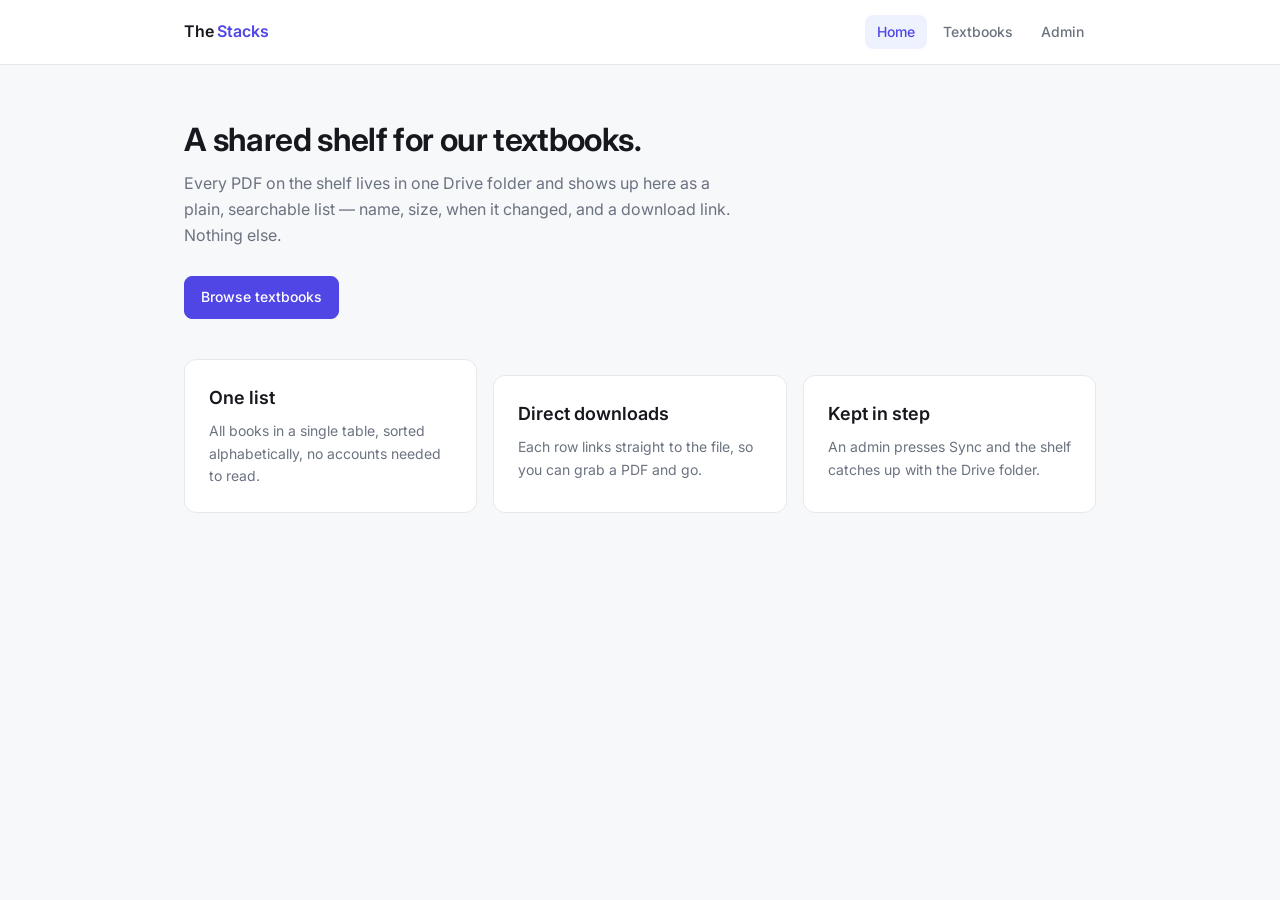
==== index.html @ 24a78533 "Changes Co-authored-by: ThatAerospaceandTechGuy <285228385+ThatAerospaceandTechGuy@users.noreply.git" ====
<!doctype html>
<html lang="en">
<head>
<meta charset="utf-8" />
<meta name="viewport" content="width=device-width, initial-scale=1" />
<title>The Stacks — shared textbook shelf</title>
<meta name="description" content="The Stacks is a simple shared shelf for course textbooks: browse the list and download the PDF you need." />
<meta property="og:title" content="The Stacks — shared textbook shelf" />
<meta property="og:description" content="Browse and download shared course textbooks in one clean list." />
<meta property="og:type" content="website" />
<meta name="twitter:card" content="summary_large_image" />
<link rel="preconnect" href="https://fonts.googleapis.com" />
<link rel="preconnect" href="https://fonts.gstatic.com" crossorigin />
<link href="https://fonts.googleapis.com/css2?family=Inter:wght@400;500;600;650&display=swap" rel="stylesheet" />
<link rel="stylesheet" href="style.css" />
</head>
<body>
<header class="site-header">
  <div class="wrap">
    <a class="brand" href="index.html">The <span>Stacks</span></a>
    <nav class="nav" aria-label="Main">
      <a href="index.html" aria-current="page">Home</a>
      <a href="textbooks.html">Textbooks</a>
      <a href="admin.html">Admin</a>
    </nav>
  </div>
</header>

<main>
  <div class="wrap">
    <div class="page-head">
      <h1>A shared shelf for our textbooks.</h1>
      <p class="lead">
        Every PDF on the shelf lives in one Drive folder and shows up here as a plain,
        searchable list — name, size, when it changed, and a download link. Nothing else.
      </p>
      <a class="btn" href="textbooks.html">Browse textbooks</a>
    </div>

    <div class="card-grid">
      <div class="card">
        <h2>One list</h2>
        <p>All books in a single table, sorted alphabetically, no accounts needed to read.</p>
      </div>
      <div class="card">
        <h2>Direct downloads</h2>
        <p>Each row links straight to the file, so you can grab a PDF and go.</p>
      </div>
      <div class="card">
        <h2>Kept in step</h2>
        <p>An admin presses Sync and the shelf catches up with the Drive folder.</p>
      </div>
    </div>
  </div>
</main>
</body>
</html>
---- style.css ----
:root {
  --accent: #4f46e5;
  --accent-dark: #4338ca;
  --accent-soft: #eef2ff;
  --bg: #f7f8fa;
  --surface: #ffffff;
  --text: #16181d;
  --muted: #6b7280;
  --border: #e6e8ec;
  --radius: 12px;
}

* { box-sizing: border-box; }

html, body {
  margin: 0;
  padding: 0;
}

body {
  font-family: "Inter", system-ui, -apple-system, "Segoe UI", sans-serif;
  background: var(--bg);
  color: var(--text);
  font-size: 15px;
  line-height: 1.6;
  -webkit-font-smoothing: antialiased;
}

.wrap {
  max-width: 960px;
  margin: 0 auto;
  padding: 0 24px;
}

/* Header */
.site-header {
  background: var(--surface);
  border-bottom: 1px solid var(--border);
}

.site-header .wrap {
  display: flex;
  align-items: center;
  justify-content: space-between;
  gap: 24px;
  height: 64px;
}

.brand {
  font-weight: 600;
  font-size: 16px;
  letter-spacing: -0.01em;
  color: var(--text);
  text-decoration: none;
}

.brand span {
  color: var(--accent);
}

.nav {
  display: flex;
  gap: 4px;
}

.nav a {
  color: var(--muted);
  text-decoration: none;
  font-size: 14px;
  font-weight: 500;
  padding: 6px 12px;
  border-radius: 8px;
}

.nav a:hover {
  color: var(--text);
  background: #f1f2f5;
}

.nav a[aria-current="page"] {
  color: var(--accent);
  background: var(--accent-soft);
}

/* Layout */
main {
  padding: 56px 0 96px;
}

h1 {
  font-size: 32px;
  line-height: 1.2;
  letter-spacing: -0.02em;
  margin: 0 0 12px;
  font-weight: 650;
}

h2 {
  font-size: 18px;
  margin: 0 0 8px;
  font-weight: 600;
}

.lead {
  color: var(--muted);
  font-size: 16px;
  max-width: 56ch;
  margin: 0 0 28px;
}

.page-head {
  margin-bottom: 32px;
}

/* Card */
.card {
  background: var(--surface);
  border: 1px solid var(--border);
  border-radius: var(--radius);
  padding: 24px;
}

.card + .card { margin-top: 16px; }

.card-grid {
  display: grid;
  grid-template-columns: repeat(auto-fit, minmax(220px, 1fr));
  gap: 16px;
  margin-top: 40px;
}

.card-grid p {
  margin: 0;
  color: var(--muted);
  font-size: 14px;
}

/* Buttons */
.btn {
  display: inline-flex;
  align-items: center;
  gap: 8px;
  background: var(--accent);
  color: #fff;
  border: 1px solid var(--accent);
  border-radius: 8px;
  padding: 9px 16px;
  font: inherit;
  font-size: 14px;
  font-weight: 500;
  cursor: pointer;
  text-decoration: none;
}

.btn:hover { background: var(--accent-dark); border-color: var(--accent-dark); }

.btn:disabled { opacity: .6; cursor: default; }

.btn-ghost {
  background: transparent;
  color: var(--accent);
  border-color: var(--border);
  padding: 6px 12px;
  font-size: 13px;
}

.btn-ghost:hover { background: var(--accent-soft); border-color: var(--accent-soft); }

/* Table */
.table-card {
  background: var(--surface);
  border: 1px solid var(--border);
  border-radius: var(--radius);
  overflow: hidden;
}

table {
  width: 100%;
  border-collapse: collapse;
}

th, td {
  text-align: left;
  padding: 14px 20px;
  border-bottom: 1px solid var(--border);
  font-size: 14px;
  vertical-align: middle;
}

th {
  font-size: 12px;
  text-transform: uppercase;
  letter-spacing: .04em;
  color: var(--muted);
  font-weight: 600;
  background: #fafbfc;
}

tbody tr:last-child td { border-bottom: none; }
tbody tr:hover { background: #fafbfc; }

td.name { font-weight: 500; }
td.num, td.date { color: var(--muted); white-space: nowrap; }
td.dl { text-align: right; }

.state {
  padding: 40px 20px;
  text-align: center;
  color: var(--muted);
  font-size: 14px;
}

.meta {
  margin-top: 12px;
  font-size: 13px;
  color: var(--muted);
}

/* Forms */
.form {
  max-width: 380px;
}

.field { margin-bottom: 16px; }

label {
  display: block;
  font-size: 13px;
  font-weight: 500;
  margin-bottom: 6px;
}

input[type="text"], input[type="password"] {
  width: 100%;
  padding: 9px 12px;
  font: inherit;
  font-size: 14px;
  border: 1px solid var(--border);
  border-radius: 8px;
  background: #fff;
  color: var(--text);
}

input:focus {
  outline: 2px solid var(--accent-soft);
  border-color: var(--accent);
}

.status {
  margin-top: 16px;
  font-size: 14px;
  padding: 10px 14px;
  border-radius: 8px;
  border: 1px solid var(--border);
}

.status.ok { background: #f0fdf4; border-color: #bbf7d0; color: #166534; }
.status.err { background: #fef2f2; border-color: #fecaca; color: #991b1b; }
.status.info { background: var(--accent-soft); border-color: #c7d2fe; color: var(--accent-dark); }
.status[hidden] { display: none; }

.note {
  color: var(--muted);
  font-size: 13px;
}

@media (max-width: 640px) {
  th.date, td.date { display: none; }
  h1 { font-size: 26px; }
}
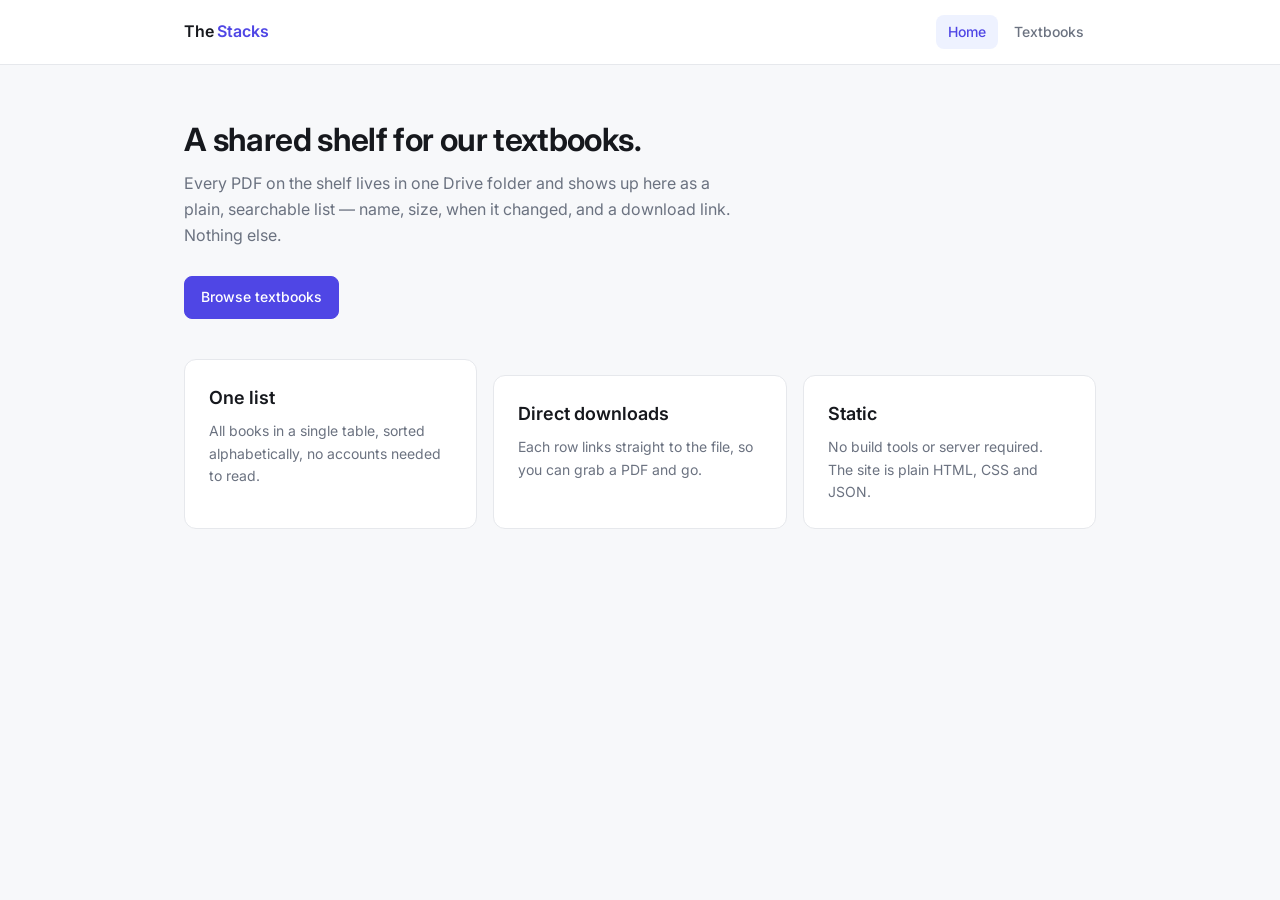
==== commit cf09fe82: "Remove admin navigation from static site" ====
--- a/index.html
+++ b/index.html
@@ -21,35 +21,20 @@
     <nav class="nav" aria-label="Main">
       <a href="index.html" aria-current="page">Home</a>
       <a href="textbooks.html">Textbooks</a>
-      <a href="admin.html">Admin</a>
     </nav>
   </div>
 </header>
-
 <main>
   <div class="wrap">
     <div class="page-head">
       <h1>A shared shelf for our textbooks.</h1>
-      <p class="lead">
-        Every PDF on the shelf lives in one Drive folder and shows up here as a plain,
-        searchable list — name, size, when it changed, and a download link. Nothing else.
-      </p>
+      <p class="lead">Every PDF on the shelf lives in one Drive folder and shows up here as a plain, searchable list — name, size, when it changed, and a download link. Nothing else.</p>
       <a class="btn" href="textbooks.html">Browse textbooks</a>
     </div>
-
     <div class="card-grid">
-      <div class="card">
-        <h2>One list</h2>
-        <p>All books in a single table, sorted alphabetically, no accounts needed to read.</p>
-      </div>
-      <div class="card">
-        <h2>Direct downloads</h2>
-        <p>Each row links straight to the file, so you can grab a PDF and go.</p>
-      </div>
-      <div class="card">
-        <h2>Kept in step</h2>
-        <p>An admin presses Sync and the shelf catches up with the Drive folder.</p>
-      </div>
+      <div class="card"><h2>One list</h2><p>All books in a single table, sorted alphabetically, no accounts needed to read.</p></div>
+      <div class="card"><h2>Direct downloads</h2><p>Each row links straight to the file, so you can grab a PDF and go.</p></div>
+      <div class="card"><h2>Static</h2><p>No build tools or server required. The site is plain HTML, CSS and JSON.</p></div>
     </div>
   </div>
 </main>
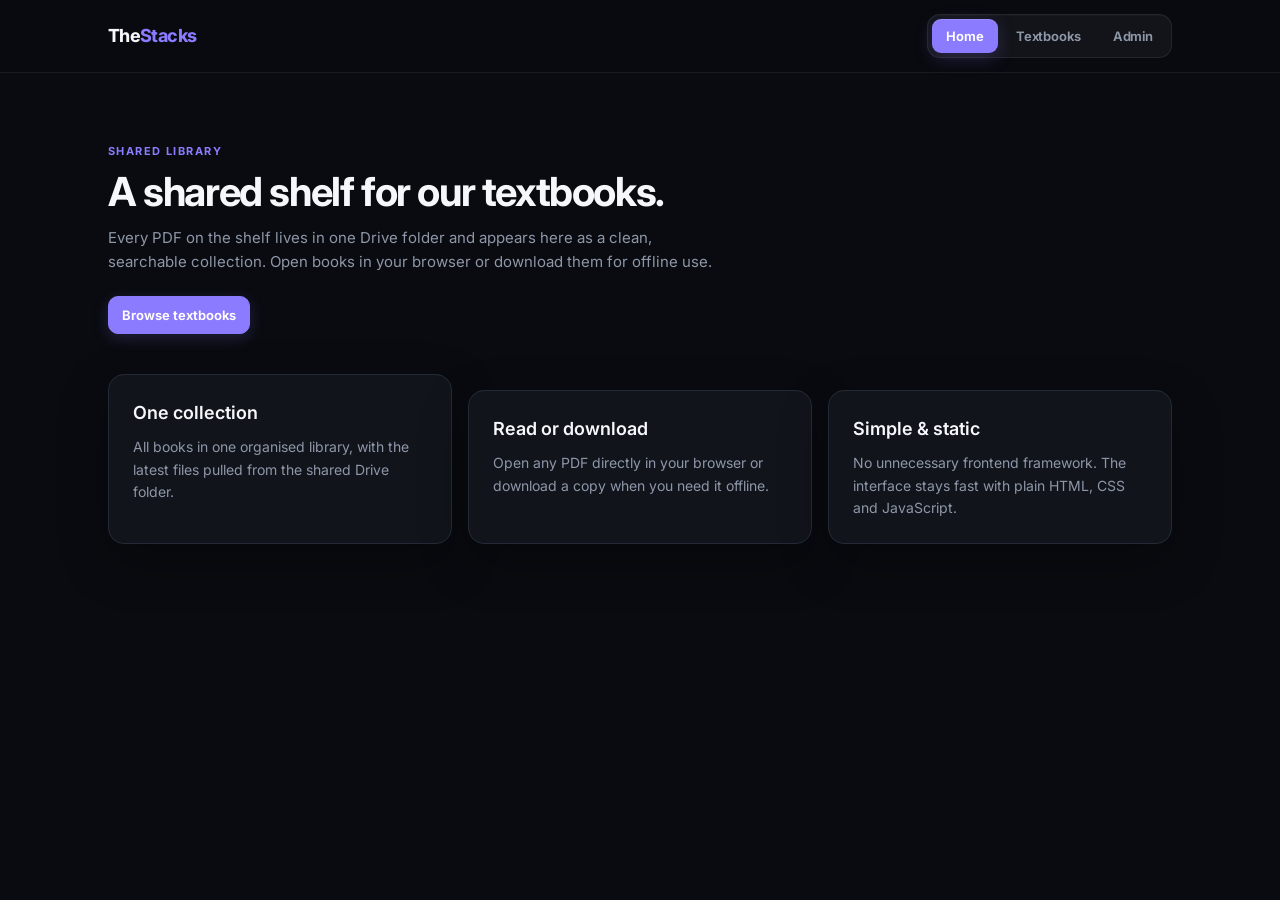
==== commit eb4ef411: "Update home page to use shared modern header" ====
--- a/index.html
+++ b/index.html
@@ -4,37 +4,39 @@
 <meta charset="utf-8" />
 <meta name="viewport" content="width=device-width, initial-scale=1" />
 <title>The Stacks — shared textbook shelf</title>
-<meta name="description" content="The Stacks is a simple shared shelf for course textbooks: browse the list and download the PDF you need." />
+<meta name="description" content="The Stacks is a simple shared shelf for course textbooks: browse the list and open or download PDFs." />
 <meta property="og:title" content="The Stacks — shared textbook shelf" />
-<meta property="og:description" content="Browse and download shared course textbooks in one clean list." />
+<meta property="og:description" content="Browse and open shared course textbooks in one clean library." />
 <meta property="og:type" content="website" />
 <meta name="twitter:card" content="summary_large_image" />
 <link rel="preconnect" href="https://fonts.googleapis.com" />
 <link rel="preconnect" href="https://fonts.gstatic.com" crossorigin />
-<link href="https://fonts.googleapis.com/css2?family=Inter:wght@400;500;600;650&display=swap" rel="stylesheet" />
+<link href="https://fonts.googleapis.com/css2?family=Inter:wght@400;500;600;650;700;750&display=swap" rel="stylesheet" />
 <link rel="stylesheet" href="style.css" />
 </head>
 <body>
 <header class="site-header">
-  <div class="wrap">
+  <div class="wrap header-inner">
     <a class="brand" href="index.html">The <span>Stacks</span></a>
     <nav class="nav" aria-label="Main">
       <a href="index.html" aria-current="page">Home</a>
       <a href="textbooks.html">Textbooks</a>
+      <a href="admin.html">Admin</a>
     </nav>
   </div>
 </header>
 <main>
   <div class="wrap">
     <div class="page-head">
+      <div class="eyebrow">SHARED LIBRARY</div>
       <h1>A shared shelf for our textbooks.</h1>
-      <p class="lead">Every PDF on the shelf lives in one Drive folder and shows up here as a plain, searchable list — name, size, when it changed, and a download link. Nothing else.</p>
-      <a class="btn" href="textbooks.html">Browse textbooks</a>
+      <p class="lead">Every PDF on the shelf lives in one Drive folder and appears here as a clean, searchable collection. Open books in your browser or download them for offline use.</p>
+      <a class="btn btn-view" href="textbooks.html">Browse textbooks</a>
     </div>
     <div class="card-grid">
-      <div class="card"><h2>One list</h2><p>All books in a single table, sorted alphabetically, no accounts needed to read.</p></div>
-      <div class="card"><h2>Direct downloads</h2><p>Each row links straight to the file, so you can grab a PDF and go.</p></div>
-      <div class="card"><h2>Static</h2><p>No build tools or server required. The site is plain HTML, CSS and JSON.</p></div>
+      <div class="card"><h2>One collection</h2><p>All books in one organised library, with the latest files pulled from the shared Drive folder.</p></div>
+      <div class="card"><h2>Read or download</h2><p>Open any PDF directly in your browser or download a copy when you need it offline.</p></div>
+      <div class="card"><h2>Simple & static</h2><p>No unnecessary frontend framework. The interface stays fast with plain HTML, CSS and JavaScript.</p></div>
     </div>
   </div>
 </main>
--- a/style.css
+++ b/style.css
@@ -1,21 +1,20 @@
 :root {
-  --accent: #4f46e5;
-  --accent-dark: #4338ca;
-  --accent-soft: #eef2ff;
-  --bg: #f7f8fa;
-  --surface: #ffffff;
-  --text: #16181d;
-  --muted: #6b7280;
-  --border: #e6e8ec;
-  --radius: 12px;
+  --accent: #8b7cff;
+  --accent-dark: #7566ee;
+  --accent-soft: rgba(139,124,255,.14);
+  --bg: #090b10;
+  --surface: #11141b;
+  --surface-2: #151922;
+  --surface-hover: #191e28;
+  --text: #f5f7fb;
+  --muted: #8e97a8;
+  --border: #252b36;
+  --radius: 16px;
+  --shadow: 0 18px 50px rgba(0,0,0,.28);
 }
 
 * { box-sizing: border-box; }
-
-html, body {
-  margin: 0;
-  padding: 0;
-}
+html, body { margin: 0; padding: 0; }
 
 body {
   font-family: "Inter", system-ui, -apple-system, "Segoe UI", sans-serif;
@@ -26,245 +25,216 @@
   -webkit-font-smoothing: antialiased;
 }
 
-.wrap {
-  max-width: 960px;
-  margin: 0 auto;
-  padding: 0 24px;
-}
-
-/* Header */
+a { color: inherit; }
+.wrap { max-width: 1120px; margin: 0 auto; padding: 0 28px; }
+
 .site-header {
-  background: var(--surface);
-  border-bottom: 1px solid var(--border);
-}
-
-.site-header .wrap {
+  background: rgba(9,11,16,.78);
+  border-bottom: 1px solid rgba(255,255,255,.07);
+  backdrop-filter: blur(20px);
+  -webkit-backdrop-filter: blur(20px);
+  position: sticky;
+  top: 0;
+  z-index: 10;
+}
+
+.header-inner {
   display: flex;
   align-items: center;
   justify-content: space-between;
   gap: 24px;
-  height: 64px;
+  height: 72px;
 }
 
 .brand {
-  font-weight: 600;
-  font-size: 16px;
-  letter-spacing: -0.01em;
+  display: inline-flex;
+  align-items: center;
+  font-weight: 750;
+  font-size: 18px;
+  letter-spacing: -.035em;
   color: var(--text);
   text-decoration: none;
-}
-
-.brand span {
-  color: var(--accent);
-}
+  white-space: nowrap;
+}
+.brand span { color: var(--accent); }
 
 .nav {
   display: flex;
+  align-items: center;
   gap: 4px;
+  padding: 4px;
+  background: rgba(255,255,255,.045);
+  border: 1px solid rgba(255,255,255,.075);
+  border-radius: 13px;
+  box-shadow: inset 0 1px 0 rgba(255,255,255,.025);
 }
 
 .nav a {
+  display: inline-flex;
+  align-items: center;
+  justify-content: center;
+  min-height: 34px;
+  padding: 0 14px;
+  border-radius: 9px;
   color: var(--muted);
   text-decoration: none;
-  font-size: 14px;
-  font-weight: 500;
-  padding: 6px 12px;
-  border-radius: 8px;
+  font-size: 13px;
+  font-weight: 650;
+  letter-spacing: -.01em;
+  transition: background .18s ease, color .18s ease, transform .18s ease;
 }
 
 .nav a:hover {
   color: var(--text);
-  background: #f1f2f5;
+  background: rgba(255,255,255,.07);
 }
 
 .nav a[aria-current="page"] {
+  color: #fff;
+  background: var(--accent);
+  box-shadow: 0 5px 18px rgba(139,124,255,.22), inset 0 1px 0 rgba(255,255,255,.12);
+}
+
+main { padding: 70px 0 100px; }
+.page-head { margin-bottom: 30px; }
+.eyebrow {
   color: var(--accent);
-  background: var(--accent-soft);
-}
-
-/* Layout */
-main {
-  padding: 56px 0 96px;
+  font-size: 11px;
+  font-weight: 700;
+  letter-spacing: .13em;
+  margin-bottom: 9px;
 }
 
 h1 {
-  font-size: 32px;
-  line-height: 1.2;
-  letter-spacing: -0.02em;
+  font-size: clamp(30px, 4vw, 40px);
+  line-height: 1.12;
+  letter-spacing: -.035em;
   margin: 0 0 12px;
-  font-weight: 650;
-}
-
-h2 {
-  font-size: 18px;
-  margin: 0 0 8px;
-  font-weight: 600;
-}
-
-.lead {
-  color: var(--muted);
-  font-size: 16px;
-  max-width: 56ch;
-  margin: 0 0 28px;
-}
-
-.page-head {
-  margin-bottom: 32px;
-}
-
-/* Card */
-.card {
-  background: var(--surface);
-  border: 1px solid var(--border);
-  border-radius: var(--radius);
-  padding: 24px;
-}
-
-.card + .card { margin-top: 16px; }
-
-.card-grid {
-  display: grid;
-  grid-template-columns: repeat(auto-fit, minmax(220px, 1fr));
-  gap: 16px;
-  margin-top: 40px;
-}
-
-.card-grid p {
-  margin: 0;
-  color: var(--muted);
-  font-size: 14px;
-}
-
-/* Buttons */
-.btn {
-  display: inline-flex;
-  align-items: center;
-  gap: 8px;
-  background: var(--accent);
-  color: #fff;
-  border: 1px solid var(--accent);
-  border-radius: 8px;
-  padding: 9px 16px;
-  font: inherit;
-  font-size: 14px;
-  font-weight: 500;
-  cursor: pointer;
-  text-decoration: none;
-}
-
-.btn:hover { background: var(--accent-dark); border-color: var(--accent-dark); }
-
-.btn:disabled { opacity: .6; cursor: default; }
-
-.btn-ghost {
-  background: transparent;
-  color: var(--accent);
-  border-color: var(--border);
-  padding: 6px 12px;
-  font-size: 13px;
-}
-
-.btn-ghost:hover { background: var(--accent-soft); border-color: var(--accent-soft); }
-
-/* Table */
+  font-weight: 700;
+}
+
+.lead { color: var(--muted); font-size: 15px; max-width: 68ch; margin: 0 0 22px; }
+
 .table-card {
   background: var(--surface);
   border: 1px solid var(--border);
   border-radius: var(--radius);
   overflow: hidden;
-}
-
-table {
-  width: 100%;
-  border-collapse: collapse;
-}
-
+  box-shadow: var(--shadow);
+}
+.table-scroll { overflow-x: auto; }
+
+table { width: 100%; border-collapse: separate; border-spacing: 0; table-layout: fixed; }
 th, td {
   text-align: left;
-  padding: 14px 20px;
+  padding: 15px 18px;
   border-bottom: 1px solid var(--border);
   font-size: 14px;
   vertical-align: middle;
 }
 
 th {
-  font-size: 12px;
+  font-size: 11px;
   text-transform: uppercase;
+  letter-spacing: .07em;
+  color: var(--muted);
+  font-weight: 700;
+  background: var(--surface-2);
+  white-space: nowrap;
+}
+
+tbody tr:last-child td { border-bottom: none; }
+tbody tr { transition: background .15s ease; }
+tbody tr:hover { background: var(--surface-hover); }
+
+td.name { font-weight: 600; min-width: 340px; }
+td.num, td.date { color: var(--muted); white-space: nowrap; }
+
+.book-title { display: flex; align-items: center; gap: 11px; min-width: 0; }
+.book-title > span:last-child { overflow-wrap: anywhere; }
+.pdf-badge {
+  flex: 0 0 auto;
+  display: inline-flex;
+  align-items: center;
+  justify-content: center;
+  min-width: 34px;
+  height: 25px;
+  padding: 0 7px;
+  border-radius: 7px;
+  background: var(--accent-soft);
+  color: #bdb5ff;
+  font-size: 10px;
+  font-weight: 800;
   letter-spacing: .04em;
-  color: var(--muted);
-  font-weight: 600;
-  background: #fafbfc;
-}
-
-tbody tr:last-child td { border-bottom: none; }
-tbody tr:hover { background: #fafbfc; }
-
-td.name { font-weight: 500; }
-td.num, td.date { color: var(--muted); white-space: nowrap; }
-td.dl { text-align: right; }
-
-.state {
-  padding: 40px 20px;
-  text-align: center;
-  color: var(--muted);
-  font-size: 14px;
-}
-
-.meta {
-  margin-top: 12px;
+}
+
+.book-col { width: auto; }
+th:nth-child(2), td:nth-child(2) { width: 100px; }
+th:nth-child(3), td:nth-child(3) { width: 145px; }
+.action-col { width: 125px; }
+.view-head, .download-head { text-align: center; }
+.action-cell { text-align: center; white-space: nowrap; }
+
+.btn {
+  display: inline-flex;
+  align-items: center;
+  justify-content: center;
+  gap: 7px;
+  min-width: 104px;
+  height: 38px;
+  border-radius: 10px;
+  padding: 0 13px;
+  font: inherit;
   font-size: 13px;
-  color: var(--muted);
-}
-
-/* Forms */
-.form {
-  max-width: 380px;
-}
-
+  font-weight: 650;
+  cursor: pointer;
+  text-decoration: none;
+  transition: .18s ease;
+}
+.btn svg { width: 15px; height: 15px; fill: none; stroke: currentColor; stroke-width: 1.9; stroke-linecap: round; stroke-linejoin: round; }
+.btn-view { background: var(--accent); color: #fff; border: 1px solid var(--accent); box-shadow: 0 4px 16px rgba(139,124,255,.2); }
+.btn-view:hover { background: var(--accent-dark); border-color: var(--accent-dark); transform: translateY(-1px); }
+.btn-download { background: #1a1f28; color: #e9ecf3; border: 1px solid #303744; }
+.btn-download:hover { background: #222832; border-color: #414a59; transform: translateY(-1px); }
+
+.state { padding: 56px 20px; text-align: center; color: var(--muted); font-size: 14px; }
+.meta { margin: 13px 2px 0; font-size: 12px; color: var(--muted); }
+
+.card { background: var(--surface); border: 1px solid var(--border); border-radius: var(--radius); padding: 24px; box-shadow: var(--shadow); }
+.card + .card { margin-top: 16px; }
+.card-grid { display: grid; grid-template-columns: repeat(auto-fit, minmax(220px, 1fr)); gap: 16px; margin-top: 40px; }
+.card-grid p { margin: 0; color: var(--muted); font-size: 14px; }
+h2 { font-size: 18px; margin: 0 0 8px; font-weight: 600; }
+.btn:disabled { opacity: .6; cursor: default; }
+.form { max-width: 380px; }
 .field { margin-bottom: 16px; }
-
-label {
-  display: block;
-  font-size: 13px;
-  font-weight: 500;
-  margin-bottom: 6px;
-}
-
-input[type="text"], input[type="password"] {
-  width: 100%;
-  padding: 9px 12px;
-  font: inherit;
-  font-size: 14px;
-  border: 1px solid var(--border);
-  border-radius: 8px;
-  background: #fff;
-  color: var(--text);
-}
-
-input:focus {
-  outline: 2px solid var(--accent-soft);
-  border-color: var(--accent);
-}
-
-.status {
-  margin-top: 16px;
-  font-size: 14px;
-  padding: 10px 14px;
-  border-radius: 8px;
-  border: 1px solid var(--border);
-}
-
-.status.ok { background: #f0fdf4; border-color: #bbf7d0; color: #166534; }
-.status.err { background: #fef2f2; border-color: #fecaca; color: #991b1b; }
-.status.info { background: var(--accent-soft); border-color: #c7d2fe; color: var(--accent-dark); }
+label { display: block; font-size: 13px; font-weight: 500; margin-bottom: 6px; }
+input[type="text"], input[type="password"] { width: 100%; padding: 9px 12px; font: inherit; font-size: 14px; border: 1px solid var(--border); border-radius: 8px; background: var(--surface-2); color: var(--text); }
+input:focus { outline: 2px solid var(--accent-soft); border-color: var(--accent); }
+.status { margin-top: 16px; font-size: 14px; padding: 10px 14px; border-radius: 8px; border: 1px solid var(--border); }
+.status.ok { background: rgba(34,197,94,.1); border-color: rgba(34,197,94,.25); color: #86efac; }
+.status.err { background: rgba(239,68,68,.1); border-color: rgba(239,68,68,.25); color: #fca5a5; }
+.status.info { background: var(--accent-soft); border-color: rgba(139,124,255,.25); color: #c8c1ff; }
 .status[hidden] { display: none; }
-
-.note {
-  color: var(--muted);
-  font-size: 13px;
-}
-
-@media (max-width: 640px) {
+.note { color: var(--muted); font-size: 13px; }
+
+@media (max-width: 760px) {
+  .wrap { padding: 0 18px; }
+  main { padding: 48px 0 70px; }
+  .header-inner { height: 64px; }
+  .nav a { padding: 0 10px; font-size: 12px; }
+  th, td { padding: 13px 12px; }
+  td.name { min-width: 280px; }
   th.date, td.date { display: none; }
-  h1 { font-size: 26px; }
-}
+  .action-col { width: 115px; }
+}
+
+@media (max-width: 500px) {
+  .brand { font-size: 16px; }
+  .nav { gap: 2px; padding: 3px; }
+  .nav a { min-height: 31px; padding: 0 8px; }
+  .btn { min-width: 92px; padding: 0 9px; }
+  .btn span { display: none; }
+  .btn svg { width: 17px; height: 17px; }
+  .action-col { width: 72px; }
+}
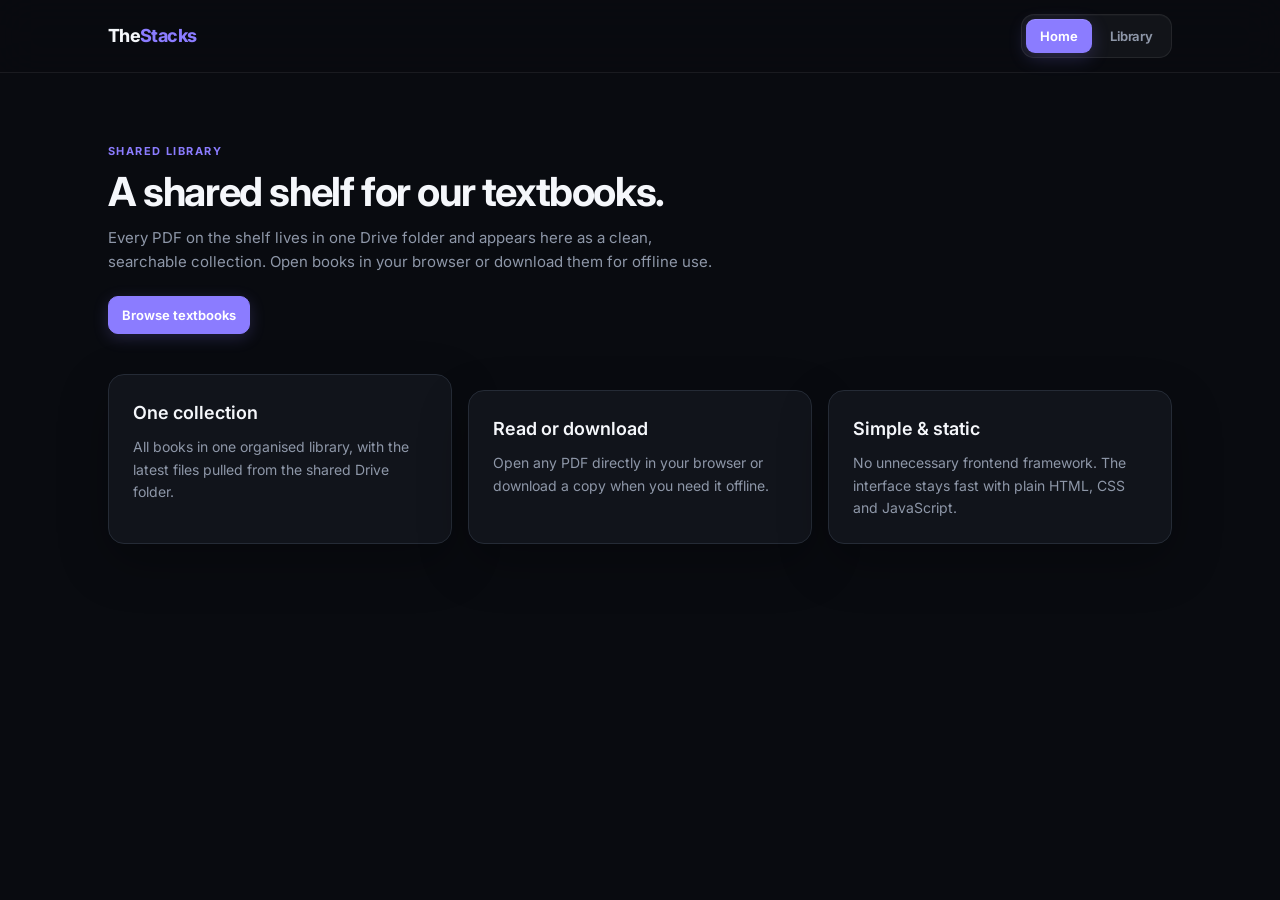
==== commit 759271b7: "Remove admin navigation" ====
--- a/index.html
+++ b/index.html
@@ -20,8 +20,7 @@
     <a class="brand" href="index.html">The <span>Stacks</span></a>
     <nav class="nav" aria-label="Main">
       <a href="index.html" aria-current="page">Home</a>
-      <a href="textbooks.html">Textbooks</a>
-      <a href="admin.html">Admin</a>
+      <a href="textbooks.html">Library</a>
     </nav>
   </div>
 </header>
--- a/style.css
+++ b/style.css
@@ -12,194 +12,51 @@
   --radius: 16px;
   --shadow: 0 18px 50px rgba(0,0,0,.28);
 }
-
 * { box-sizing: border-box; }
-html, body { margin: 0; padding: 0; }
-
-body {
-  font-family: "Inter", system-ui, -apple-system, "Segoe UI", sans-serif;
-  background: var(--bg);
-  color: var(--text);
-  font-size: 15px;
-  line-height: 1.6;
-  -webkit-font-smoothing: antialiased;
-}
-
+html, body { margin: 0; padding: 0; min-width: 0; }
+body { font-family: "Inter", system-ui, -apple-system, "Segoe UI", sans-serif; background: var(--bg); color: var(--text); font-size: 15px; line-height: 1.6; -webkit-font-smoothing: antialiased; overflow-x: hidden; }
 a { color: inherit; }
 .wrap { max-width: 1120px; margin: 0 auto; padding: 0 28px; }
-
-.site-header {
-  background: rgba(9,11,16,.78);
-  border-bottom: 1px solid rgba(255,255,255,.07);
-  backdrop-filter: blur(20px);
-  -webkit-backdrop-filter: blur(20px);
-  position: sticky;
-  top: 0;
-  z-index: 10;
-}
-
-.header-inner {
-  display: flex;
-  align-items: center;
-  justify-content: space-between;
-  gap: 24px;
-  height: 72px;
-}
-
-.brand {
-  display: inline-flex;
-  align-items: center;
-  font-weight: 750;
-  font-size: 18px;
-  letter-spacing: -.035em;
-  color: var(--text);
-  text-decoration: none;
-  white-space: nowrap;
-}
+.site-header { background: rgba(9,11,16,.78); border-bottom: 1px solid rgba(255,255,255,.07); backdrop-filter: blur(20px); -webkit-backdrop-filter: blur(20px); position: sticky; top: 0; z-index: 10; }
+.header-inner { display: flex; align-items: center; justify-content: space-between; gap: 24px; min-height: 72px; }
+.brand { display: inline-flex; align-items: center; font-weight: 750; font-size: 18px; letter-spacing: -.035em; color: var(--text); text-decoration: none; white-space: nowrap; }
 .brand span { color: var(--accent); }
-
-.nav {
-  display: flex;
-  align-items: center;
-  gap: 4px;
-  padding: 4px;
-  background: rgba(255,255,255,.045);
-  border: 1px solid rgba(255,255,255,.075);
-  border-radius: 13px;
-  box-shadow: inset 0 1px 0 rgba(255,255,255,.025);
-}
-
-.nav a {
-  display: inline-flex;
-  align-items: center;
-  justify-content: center;
-  min-height: 34px;
-  padding: 0 14px;
-  border-radius: 9px;
-  color: var(--muted);
-  text-decoration: none;
-  font-size: 13px;
-  font-weight: 650;
-  letter-spacing: -.01em;
-  transition: background .18s ease, color .18s ease, transform .18s ease;
-}
-
-.nav a:hover {
-  color: var(--text);
-  background: rgba(255,255,255,.07);
-}
-
-.nav a[aria-current="page"] {
-  color: #fff;
-  background: var(--accent);
-  box-shadow: 0 5px 18px rgba(139,124,255,.22), inset 0 1px 0 rgba(255,255,255,.12);
-}
-
+.nav { display: flex; align-items: center; gap: 4px; padding: 4px; background: rgba(255,255,255,.045); border: 1px solid rgba(255,255,255,.075); border-radius: 13px; box-shadow: inset 0 1px 0 rgba(255,255,255,.025); }
+.nav a { display: inline-flex; align-items: center; justify-content: center; min-height: 34px; padding: 0 14px; border-radius: 9px; color: var(--muted); text-decoration: none; font-size: 13px; font-weight: 650; letter-spacing: -.01em; transition: background .18s ease, color .18s ease, transform .18s ease; }
+.nav a:hover { color: var(--text); background: rgba(255,255,255,.07); }
+.nav a[aria-current="page"] { color: #fff; background: var(--accent); box-shadow: 0 5px 18px rgba(139,124,255,.22), inset 0 1px 0 rgba(255,255,255,.12); }
 main { padding: 70px 0 100px; }
 .page-head { margin-bottom: 30px; }
-.eyebrow {
-  color: var(--accent);
-  font-size: 11px;
-  font-weight: 700;
-  letter-spacing: .13em;
-  margin-bottom: 9px;
-}
-
-h1 {
-  font-size: clamp(30px, 4vw, 40px);
-  line-height: 1.12;
-  letter-spacing: -.035em;
-  margin: 0 0 12px;
-  font-weight: 700;
-}
-
+.eyebrow { color: var(--accent); font-size: 11px; font-weight: 700; letter-spacing: .13em; margin-bottom: 9px; }
+h1 { font-size: clamp(30px, 4vw, 40px); line-height: 1.12; letter-spacing: -.035em; margin: 0 0 12px; font-weight: 700; }
 .lead { color: var(--muted); font-size: 15px; max-width: 68ch; margin: 0 0 22px; }
-
-.table-card {
-  background: var(--surface);
-  border: 1px solid var(--border);
-  border-radius: var(--radius);
-  overflow: hidden;
-  box-shadow: var(--shadow);
-}
-.table-scroll { overflow-x: auto; }
-
+.table-card { background: var(--surface); border: 1px solid var(--border); border-radius: var(--radius); overflow: hidden; box-shadow: var(--shadow); }
+.table-scroll { overflow-x: auto; -webkit-overflow-scrolling: touch; }
 table { width: 100%; border-collapse: separate; border-spacing: 0; table-layout: fixed; }
-th, td {
-  text-align: left;
-  padding: 15px 18px;
-  border-bottom: 1px solid var(--border);
-  font-size: 14px;
-  vertical-align: middle;
-}
-
-th {
-  font-size: 11px;
-  text-transform: uppercase;
-  letter-spacing: .07em;
-  color: var(--muted);
-  font-weight: 700;
-  background: var(--surface-2);
-  white-space: nowrap;
-}
-
+th, td { text-align: left; padding: 15px 18px; border-bottom: 1px solid var(--border); font-size: 14px; vertical-align: middle; }
+th { font-size: 11px; text-transform: uppercase; letter-spacing: .07em; color: var(--muted); font-weight: 700; background: var(--surface-2); white-space: nowrap; }
 tbody tr:last-child td { border-bottom: none; }
 tbody tr { transition: background .15s ease; }
 tbody tr:hover { background: var(--surface-hover); }
-
 td.name { font-weight: 600; min-width: 340px; }
 td.num, td.date { color: var(--muted); white-space: nowrap; }
-
 .book-title { display: flex; align-items: center; gap: 11px; min-width: 0; }
 .book-title > span:last-child { overflow-wrap: anywhere; }
-.pdf-badge {
-  flex: 0 0 auto;
-  display: inline-flex;
-  align-items: center;
-  justify-content: center;
-  min-width: 34px;
-  height: 25px;
-  padding: 0 7px;
-  border-radius: 7px;
-  background: var(--accent-soft);
-  color: #bdb5ff;
-  font-size: 10px;
-  font-weight: 800;
-  letter-spacing: .04em;
-}
-
+.pdf-badge { flex: 0 0 auto; display: inline-flex; align-items: center; justify-content: center; min-width: 34px; height: 25px; padding: 0 7px; border-radius: 7px; background: var(--accent-soft); color: #bdb5ff; font-size: 10px; font-weight: 800; letter-spacing: .04em; }
 .book-col { width: auto; }
 th:nth-child(2), td:nth-child(2) { width: 100px; }
 th:nth-child(3), td:nth-child(3) { width: 145px; }
 .action-col { width: 125px; }
 .view-head, .download-head { text-align: center; }
 .action-cell { text-align: center; white-space: nowrap; }
-
-.btn {
-  display: inline-flex;
-  align-items: center;
-  justify-content: center;
-  gap: 7px;
-  min-width: 104px;
-  height: 38px;
-  border-radius: 10px;
-  padding: 0 13px;
-  font: inherit;
-  font-size: 13px;
-  font-weight: 650;
-  cursor: pointer;
-  text-decoration: none;
-  transition: .18s ease;
-}
+.btn { display: inline-flex; align-items: center; justify-content: center; gap: 7px; min-width: 104px; min-height: 38px; border-radius: 10px; padding: 0 13px; font: inherit; font-size: 13px; font-weight: 650; cursor: pointer; text-decoration: none; transition: .18s ease; touch-action: manipulation; }
 .btn svg { width: 15px; height: 15px; fill: none; stroke: currentColor; stroke-width: 1.9; stroke-linecap: round; stroke-linejoin: round; }
 .btn-view { background: var(--accent); color: #fff; border: 1px solid var(--accent); box-shadow: 0 4px 16px rgba(139,124,255,.2); }
 .btn-view:hover { background: var(--accent-dark); border-color: var(--accent-dark); transform: translateY(-1px); }
 .btn-download { background: #1a1f28; color: #e9ecf3; border: 1px solid #303744; }
 .btn-download:hover { background: #222832; border-color: #414a59; transform: translateY(-1px); }
-
 .state { padding: 56px 20px; text-align: center; color: var(--muted); font-size: 14px; }
 .meta { margin: 13px 2px 0; font-size: 12px; color: var(--muted); }
-
 .card { background: var(--surface); border: 1px solid var(--border); border-radius: var(--radius); padding: 24px; box-shadow: var(--shadow); }
 .card + .card { margin-top: 16px; }
 .card-grid { display: grid; grid-template-columns: repeat(auto-fit, minmax(220px, 1fr)); gap: 16px; margin-top: 40px; }
@@ -209,7 +66,7 @@
 .form { max-width: 380px; }
 .field { margin-bottom: 16px; }
 label { display: block; font-size: 13px; font-weight: 500; margin-bottom: 6px; }
-input[type="text"], input[type="password"] { width: 100%; padding: 9px 12px; font: inherit; font-size: 14px; border: 1px solid var(--border); border-radius: 8px; background: var(--surface-2); color: var(--text); }
+input[type="text"], input[type="password"] { width: 100%; padding: 10px 12px; min-height: 44px; font: inherit; font-size: 14px; border: 1px solid var(--border); border-radius: 8px; background: var(--surface-2); color: var(--text); }
 input:focus { outline: 2px solid var(--accent-soft); border-color: var(--accent); }
 .status { margin-top: 16px; font-size: 14px; padding: 10px 14px; border-radius: 8px; border: 1px solid var(--border); }
 .status.ok { background: rgba(34,197,94,.1); border-color: rgba(34,197,94,.25); color: #86efac; }
@@ -217,24 +74,50 @@
 .status.info { background: var(--accent-soft); border-color: rgba(139,124,255,.25); color: #c8c1ff; }
 .status[hidden] { display: none; }
 .note { color: var(--muted); font-size: 13px; }
-
 @media (max-width: 760px) {
   .wrap { padding: 0 18px; }
   main { padding: 48px 0 70px; }
-  .header-inner { height: 64px; }
-  .nav a { padding: 0 10px; font-size: 12px; }
-  th, td { padding: 13px 12px; }
-  td.name { min-width: 280px; }
-  th.date, td.date { display: none; }
-  .action-col { width: 115px; }
+  .header-inner { min-height: 64px; gap: 10px; }
+  .nav { max-width: 100%; overflow-x: auto; scrollbar-width: none; }
+  .nav::-webkit-scrollbar { display: none; }
+  .nav a { flex: 0 0 auto; padding: 0 10px; font-size: 12px; }
+  .page-head { margin-bottom: 22px; }
+  .lead { font-size: 14px; }
+  .table-scroll { overflow: visible; }
+  table, tbody { display: block; width: 100%; }
+  thead { display: none; }
+  tbody tr { display: grid; grid-template-columns: minmax(0,1fr) auto; gap: 0 12px; padding: 15px; border-bottom: 1px solid var(--border); }
+  tbody tr:last-child { border-bottom: 0; }
+  tbody tr:hover { background: transparent; }
+  th, td { border: 0; padding: 0; }
+  td.name { min-width: 0; grid-column: 1 / -1; margin-bottom: 10px; }
+  .book-title { align-items: flex-start; font-size: 14px; line-height: 1.4; }
+  td:nth-child(2), td:nth-child(3) { width: auto; display: block; font-size: 12px; }
+  td:nth-child(2)::before { content: "Type · "; color: var(--muted); }
+  td:nth-child(3)::before { content: "Size · "; color: var(--muted); }
+  td:nth-child(4) { display: none; }
+  td:nth-child(2) { grid-column: 1; }
+  td:nth-child(3) { grid-column: 1; margin-top: 2px; }
+  td.action-cell { grid-row: 2 / span 2; align-self: center; }
+  td.action-cell:nth-child(5) { grid-column: 2; }
+  td.action-cell:nth-child(6) { grid-column: 2; margin-top: 6px; }
+  .action-col { width: auto; }
+  .btn { min-width: 44px; min-height: 42px; padding: 0 12px; }
+  .btn span { display: inline; }
 }
-
 @media (max-width: 500px) {
+  .wrap { padding: 0 14px; }
+  main { padding-top: 36px; }
   .brand { font-size: 16px; }
-  .nav { gap: 2px; padding: 3px; }
-  .nav a { min-height: 31px; padding: 0 8px; }
-  .btn { min-width: 92px; padding: 0 9px; }
-  .btn span { display: none; }
-  .btn svg { width: 17px; height: 17px; }
-  .action-col { width: 72px; }
+  .nav { gap: 2px; padding: 3px; border-radius: 11px; }
+  .nav a { min-height: 32px; padding: 0 8px; }
+  h1 { font-size: 30px; }
+  .table-card { border-radius: 14px; }
+  tbody tr { padding: 14px; }
+  .btn { min-width: 42px; padding: 0 10px; }
+  .card { padding: 18px; }
+  .card-grid { grid-template-columns: 1fr; margin-top: 28px; }
+  .form { max-width: none; }
+  .form .btn { width: 100%; }
 }
+@media (prefers-reduced-motion: reduce) { *, *::before, *::after { scroll-behavior: auto !important; transition: none !important; } }
